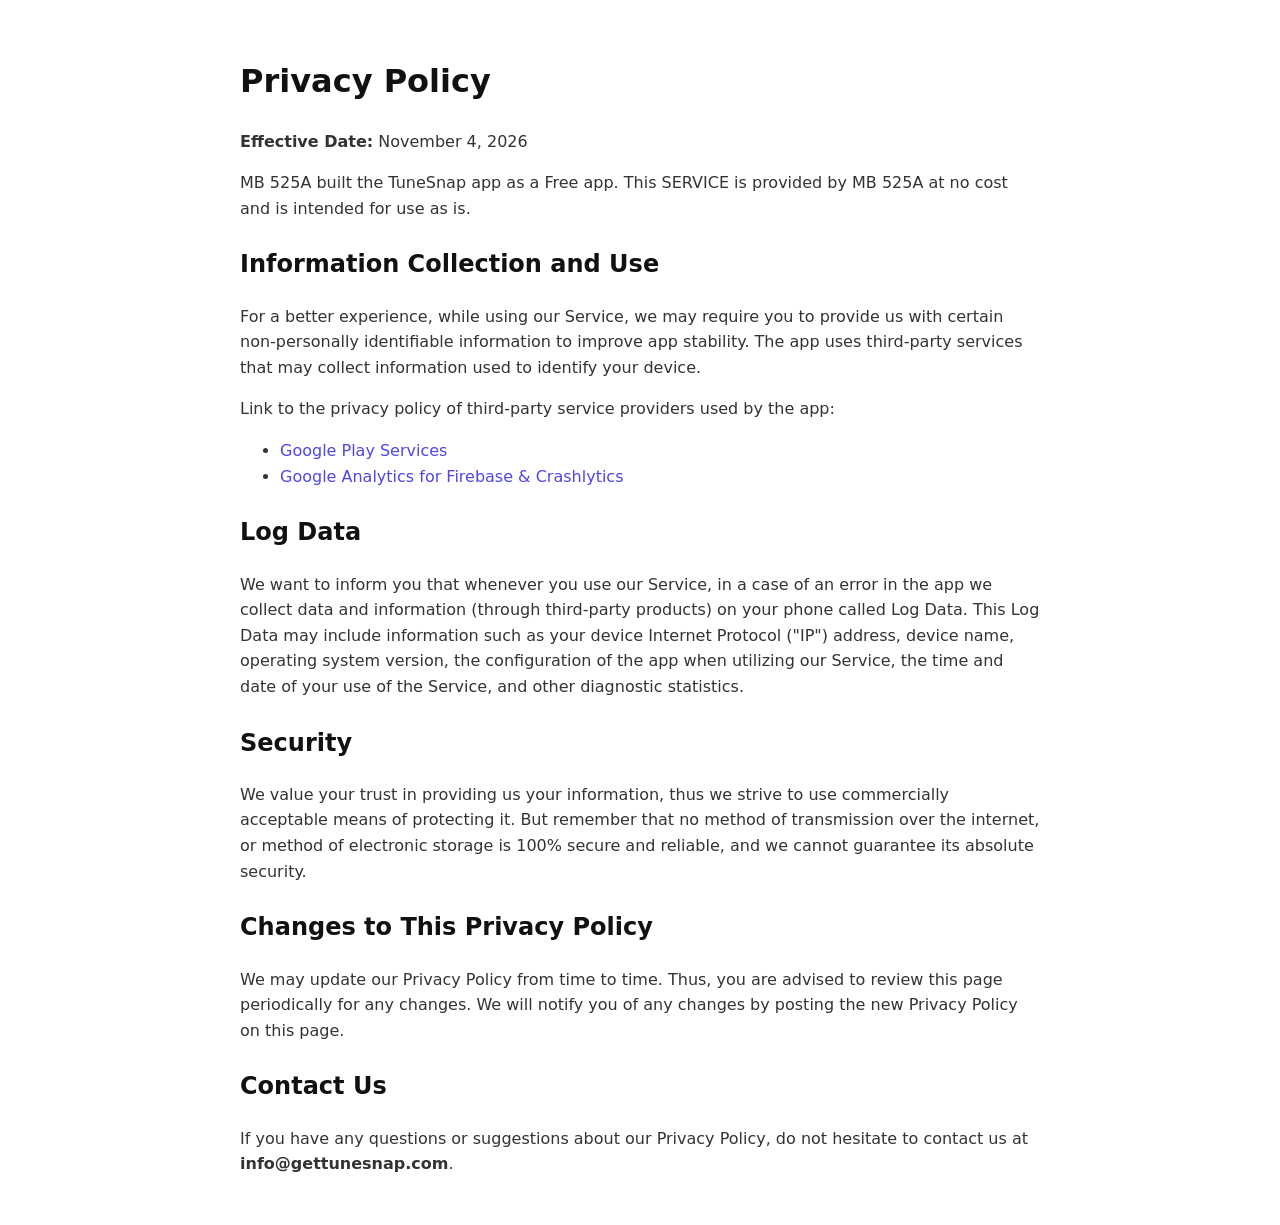
==== privacy.html @ 67e65ce1 "Update privacy.html" ====
<!DOCTYPE html>
<html lang="en">
<head>
    <meta charset="UTF-8">
    <meta name="viewport" content="width=device-width, initial-scale=1.0">
    <title>Privacy Policy - TuneSnap</title>
    <style>
        body { font-family: system-ui, -apple-system, sans-serif; line-height: 1.6; max-width: 800px; margin: 0 auto; padding: 2rem; color: #333; }
        h1, h2 { color: #111; margin-top: 1.5rem; }
        a { color: #4F46E5; text-decoration: none; }
        a:hover { text-decoration: underline; }
    </style>
</head>
<body>
    <h1>Privacy Policy</h1>
    <p><strong>Effective Date:</strong> November 4, 2026</p>
    
    <p>MB 525A built the TuneSnap app as a Free app. This SERVICE is provided by MB 525A at no cost and is intended for use as is.</p>
    
    <h2>Information Collection and Use</h2>
    <p>For a better experience, while using our Service, we may require you to provide us with certain non-personally identifiable information to improve app stability. The app uses third-party services that may collect information used to identify your device.</p>
    <p>Link to the privacy policy of third-party service providers used by the app:</p>
    <ul>
        <li><a href="https://policies.google.com/privacy" target="_blank">Google Play Services</a></li>
        <li><a href="https://firebase.google.com/support/privacy/" target="_blank">Google Analytics for Firebase & Crashlytics</a></li>
    </ul>

    <h2>Log Data</h2>
    <p>We want to inform you that whenever you use our Service, in a case of an error in the app we collect data and information (through third-party products) on your phone called Log Data. This Log Data may include information such as your device Internet Protocol ("IP") address, device name, operating system version, the configuration of the app when utilizing our Service, the time and date of your use of the Service, and other diagnostic statistics.</p>

    <h2>Security</h2>
    <p>We value your trust in providing us your information, thus we strive to use commercially acceptable means of protecting it. But remember that no method of transmission over the internet, or method of electronic storage is 100% secure and reliable, and we cannot guarantee its absolute security.</p>

    <h2>Changes to This Privacy Policy</h2>
    <p>We may update our Privacy Policy from time to time. Thus, you are advised to review this page periodically for any changes. We will notify you of any changes by posting the new Privacy Policy on this page.</p>

    <h2>Contact Us</h2>
    <p>If you have any questions or suggestions about our Privacy Policy, do not hesitate to contact us at <strong>info@gettunesnap.com</strong>.</p>
</body>
</html>
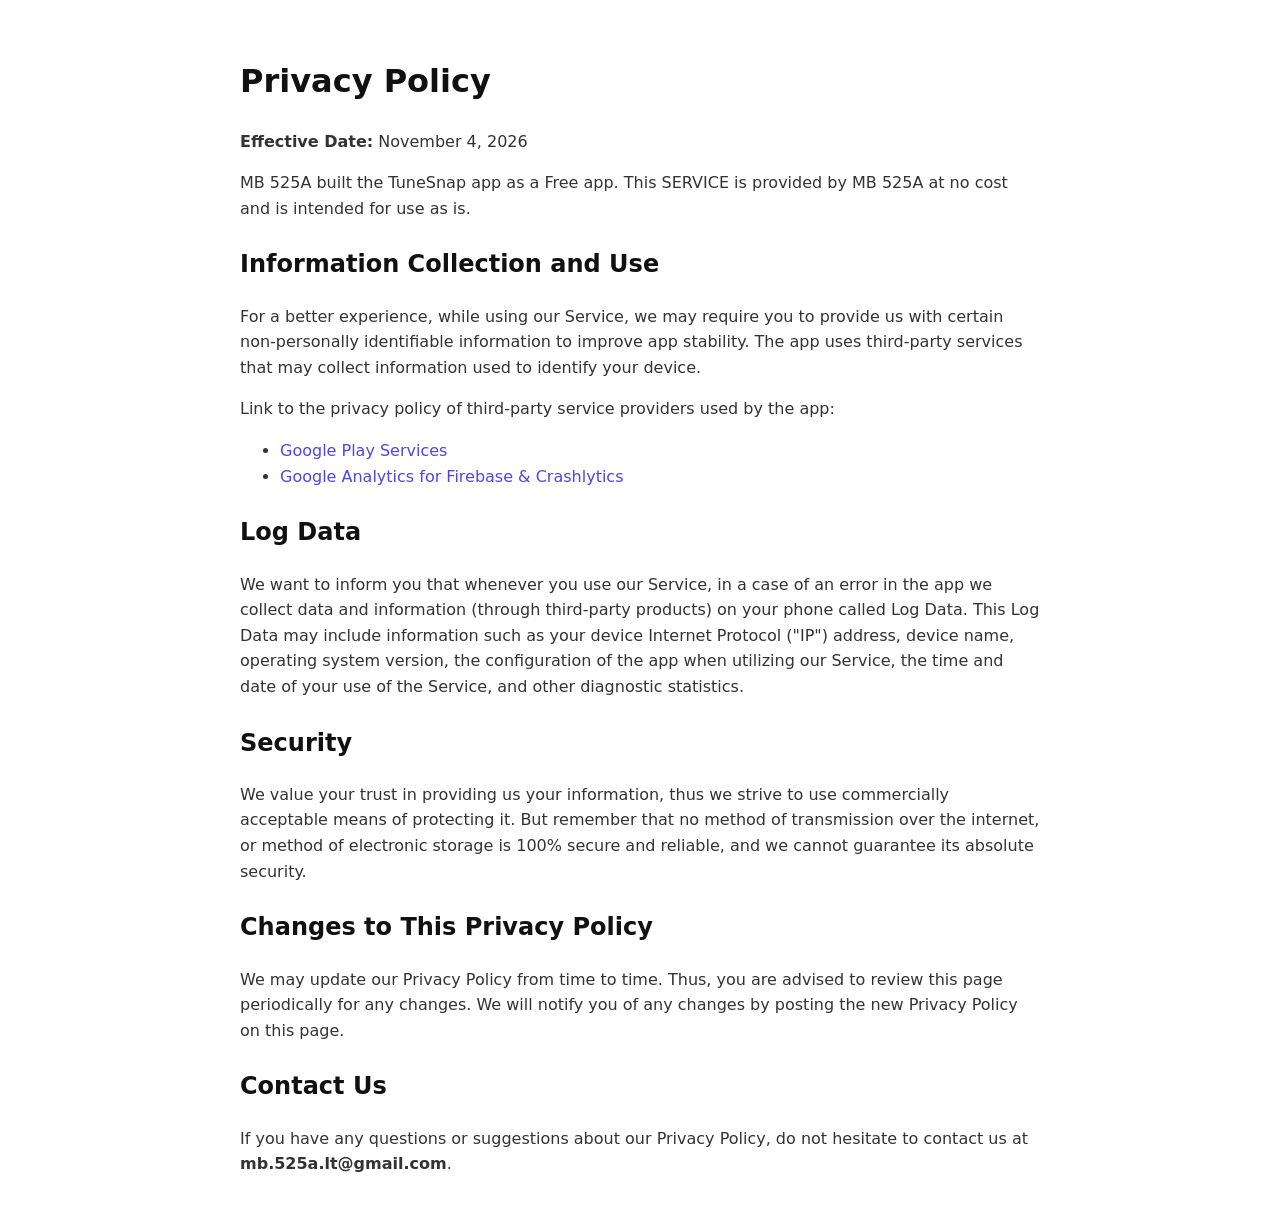
==== commit fea6a150: "Update privacy.html" ====
--- a/privacy.html
+++ b/privacy.html
@@ -35,6 +35,6 @@
     <p>We may update our Privacy Policy from time to time. Thus, you are advised to review this page periodically for any changes. We will notify you of any changes by posting the new Privacy Policy on this page.</p>
 
     <h2>Contact Us</h2>
-    <p>If you have any questions or suggestions about our Privacy Policy, do not hesitate to contact us at <strong>info@gettunesnap.com</strong>.</p>
+    <p>If you have any questions or suggestions about our Privacy Policy, do not hesitate to contact us at <strong>mb.525a.lt@gmail.com</strong>.</p>
 </body>
 </html>
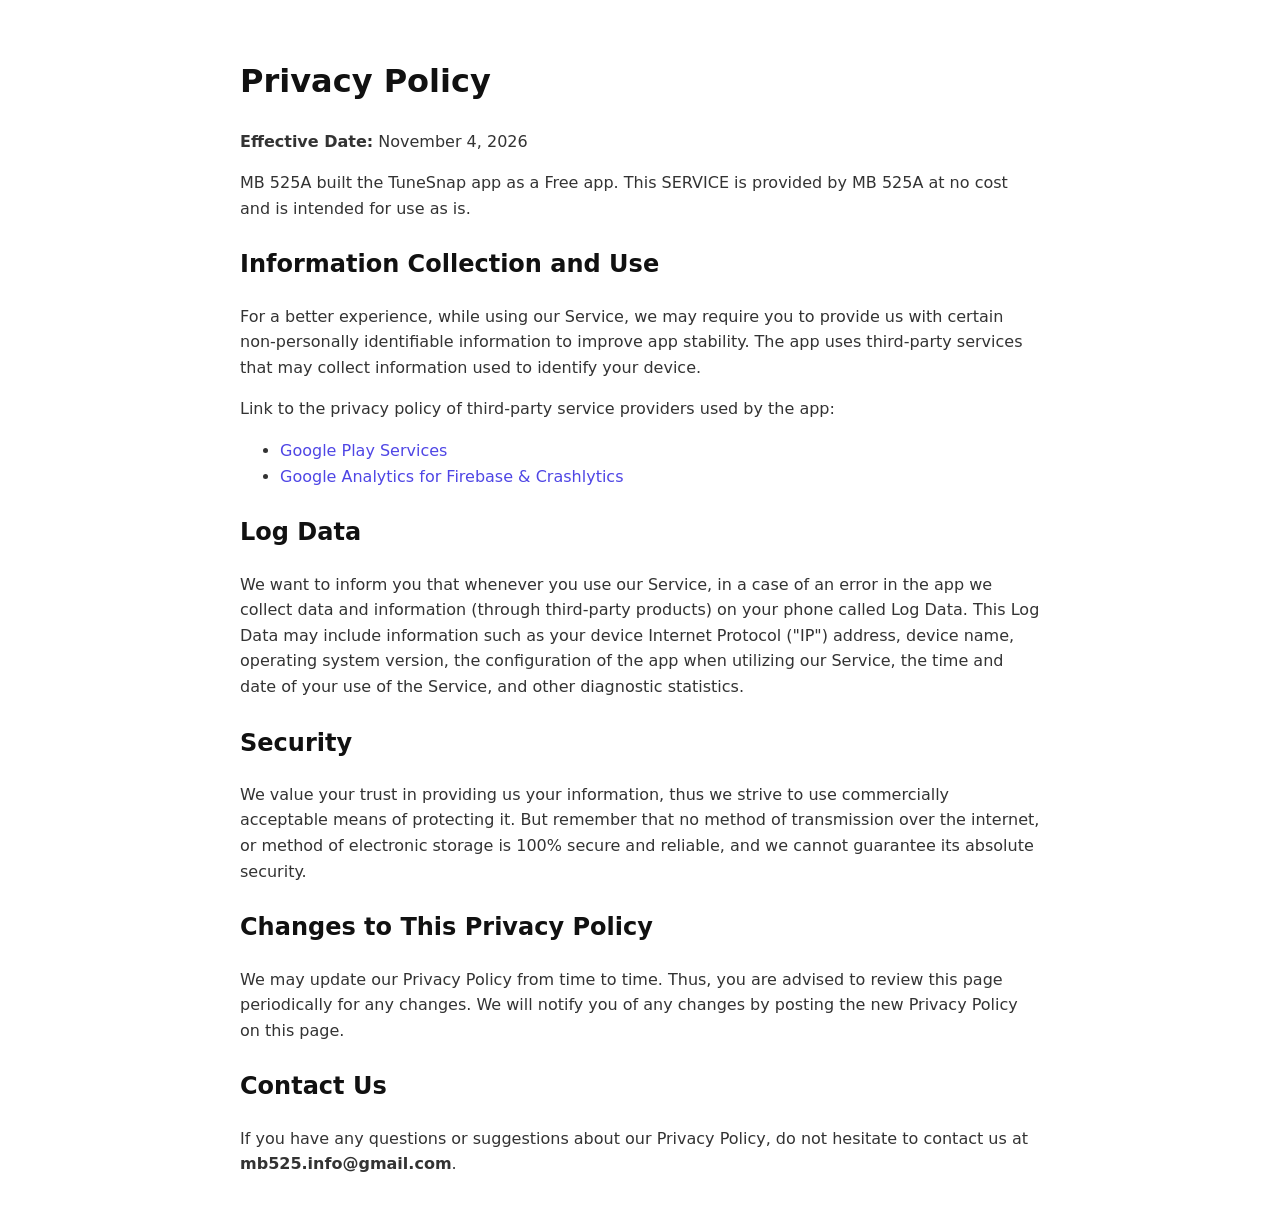
==== commit 822c3c5b: "Update privacy.html" ====
--- a/privacy.html
+++ b/privacy.html
@@ -35,6 +35,6 @@
     <p>We may update our Privacy Policy from time to time. Thus, you are advised to review this page periodically for any changes. We will notify you of any changes by posting the new Privacy Policy on this page.</p>
 
     <h2>Contact Us</h2>
-    <p>If you have any questions or suggestions about our Privacy Policy, do not hesitate to contact us at <strong>mb.525a.lt@gmail.com</strong>.</p>
+    <p>If you have any questions or suggestions about our Privacy Policy, do not hesitate to contact us at <strong>mb525.info@gmail.com</strong>.</p>
 </body>
 </html>
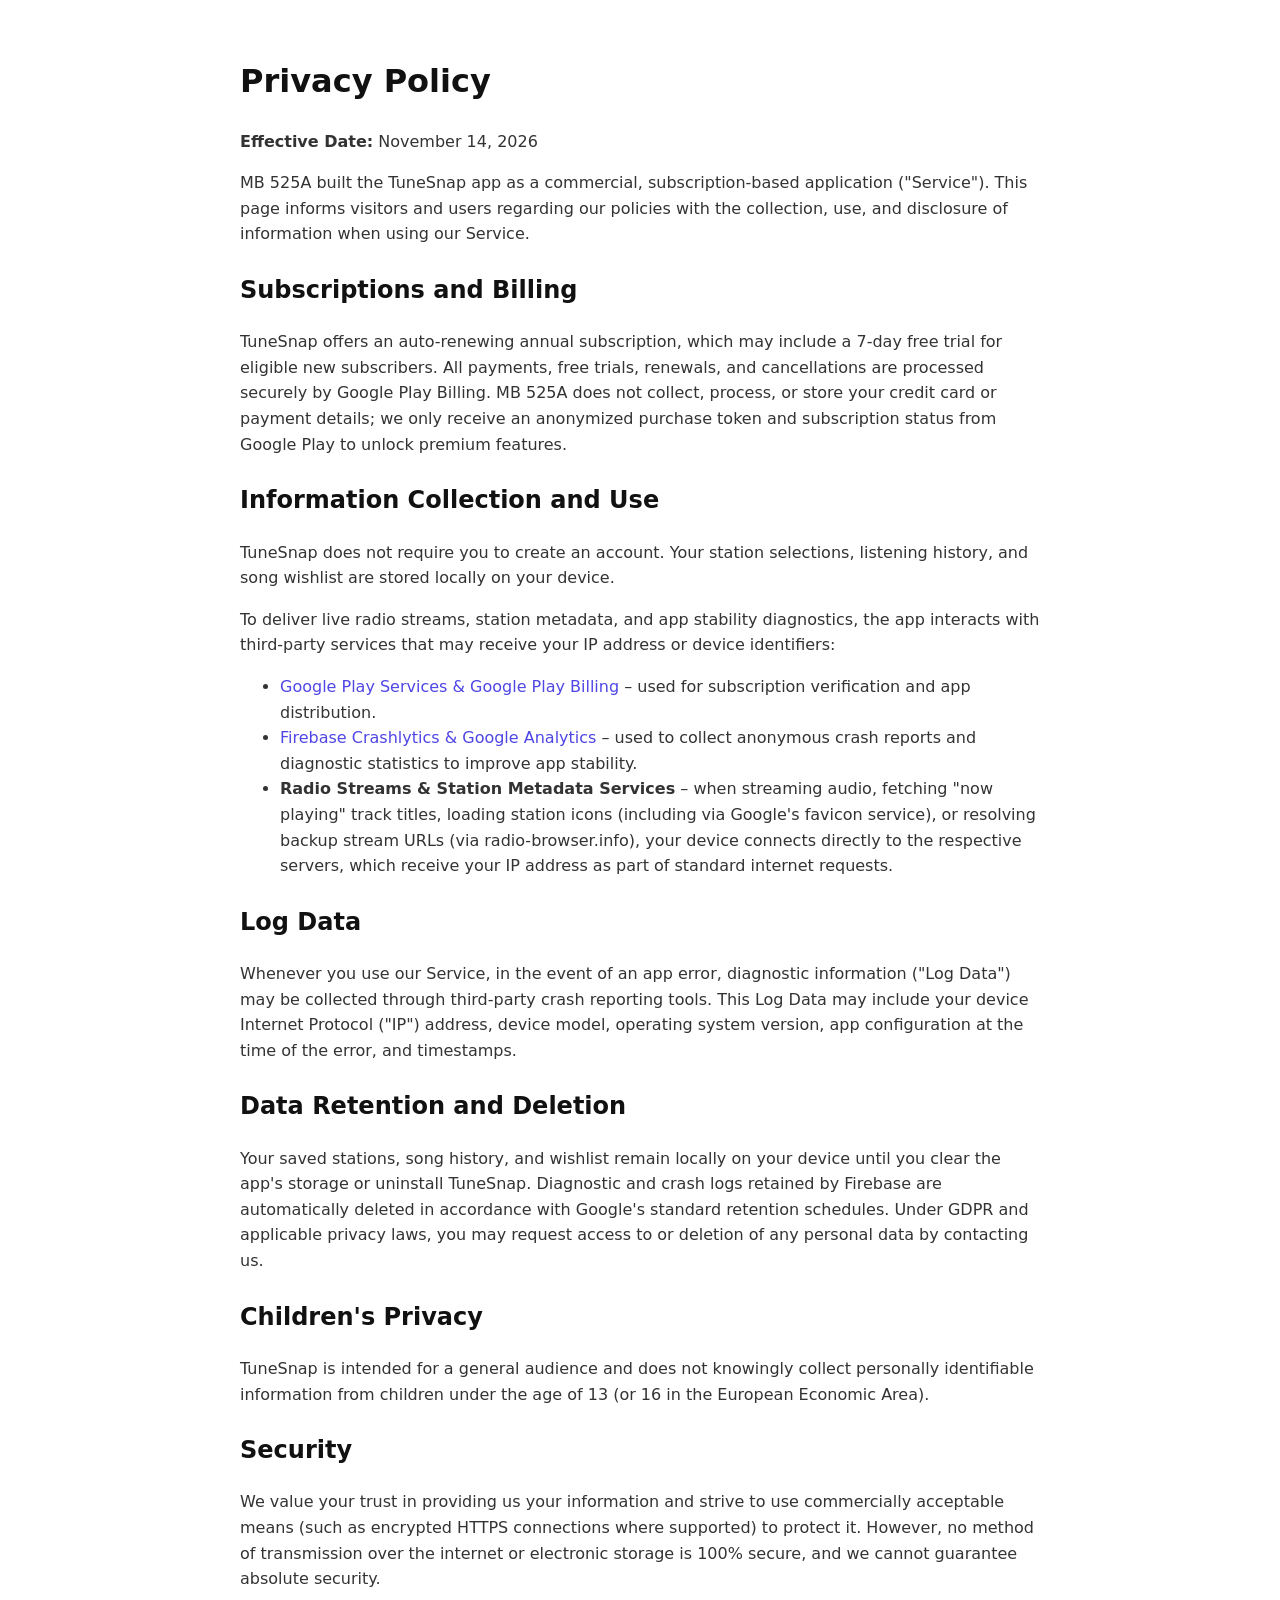
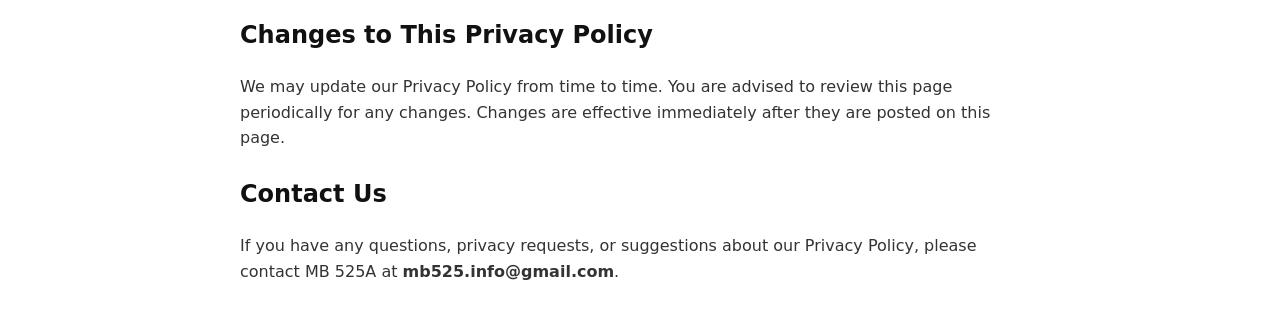
==== commit 504fd8a6: "Revise privacy policy details and language" ====
--- a/privacy.html
+++ b/privacy.html
@@ -13,28 +13,38 @@
 </head>
 <body>
     <h1>Privacy Policy</h1>
-    <p><strong>Effective Date:</strong> November 4, 2026</p>
+    <p><strong>Effective Date:</strong> November 14, 2026</p>
     
-    <p>MB 525A built the TuneSnap app as a Free app. This SERVICE is provided by MB 525A at no cost and is intended for use as is.</p>
+    <p>MB 525A built the TuneSnap app as a commercial, subscription-based application ("Service"). This page informs visitors and users regarding our policies with the collection, use, and disclosure of information when using our Service.</p>
+
+    <h2>Subscriptions and Billing</h2>
+    <p>TuneSnap offers an auto-renewing annual subscription, which may include a 7-day free trial for eligible new subscribers. All payments, free trials, renewals, and cancellations are processed securely by Google Play Billing. MB 525A does not collect, process, or store your credit card or payment details; we only receive an anonymized purchase token and subscription status from Google Play to unlock premium features.</p>
     
     <h2>Information Collection and Use</h2>
-    <p>For a better experience, while using our Service, we may require you to provide us with certain non-personally identifiable information to improve app stability. The app uses third-party services that may collect information used to identify your device.</p>
-    <p>Link to the privacy policy of third-party service providers used by the app:</p>
+    <p>TuneSnap does not require you to create an account. Your station selections, listening history, and song wishlist are stored locally on your device.</p>
+    <p>To deliver live radio streams, station metadata, and app stability diagnostics, the app interacts with third-party services that may receive your IP address or device identifiers:</p>
     <ul>
-        <li><a href="https://policies.google.com/privacy" target="_blank">Google Play Services</a></li>
-        <li><a href="https://firebase.google.com/support/privacy/" target="_blank">Google Analytics for Firebase & Crashlytics</a></li>
+        <li><a href="https://policies.google.com/privacy" target="_blank" rel="noopener">Google Play Services &amp; Google Play Billing</a> – used for subscription verification and app distribution.</li>
+        <li><a href="https://firebase.google.com/support/privacy/" target="_blank" rel="noopener">Firebase Crashlytics &amp; Google Analytics</a> – used to collect anonymous crash reports and diagnostic statistics to improve app stability.</li>
+        <li><strong>Radio Streams &amp; Station Metadata Services</strong> – when streaming audio, fetching "now playing" track titles, loading station icons (including via Google's favicon service), or resolving backup stream URLs (via radio-browser.info), your device connects directly to the respective servers, which receive your IP address as part of standard internet requests.</li>
     </ul>
 
     <h2>Log Data</h2>
-    <p>We want to inform you that whenever you use our Service, in a case of an error in the app we collect data and information (through third-party products) on your phone called Log Data. This Log Data may include information such as your device Internet Protocol ("IP") address, device name, operating system version, the configuration of the app when utilizing our Service, the time and date of your use of the Service, and other diagnostic statistics.</p>
+    <p>Whenever you use our Service, in the event of an app error, diagnostic information ("Log Data") may be collected through third-party crash reporting tools. This Log Data may include your device Internet Protocol ("IP") address, device model, operating system version, app configuration at the time of the error, and timestamps.</p>
+
+    <h2>Data Retention and Deletion</h2>
+    <p>Your saved stations, song history, and wishlist remain locally on your device until you clear the app's storage or uninstall TuneSnap. Diagnostic and crash logs retained by Firebase are automatically deleted in accordance with Google's standard retention schedules. Under GDPR and applicable privacy laws, you may request access to or deletion of any personal data by contacting us.</p>
+
+    <h2>Children's Privacy</h2>
+    <p>TuneSnap is intended for a general audience and does not knowingly collect personally identifiable information from children under the age of 13 (or 16 in the European Economic Area).</p>
 
     <h2>Security</h2>
-    <p>We value your trust in providing us your information, thus we strive to use commercially acceptable means of protecting it. But remember that no method of transmission over the internet, or method of electronic storage is 100% secure and reliable, and we cannot guarantee its absolute security.</p>
+    <p>We value your trust in providing us your information and strive to use commercially acceptable means (such as encrypted HTTPS connections where supported) to protect it. However, no method of transmission over the internet or electronic storage is 100% secure, and we cannot guarantee absolute security.</p>
 
     <h2>Changes to This Privacy Policy</h2>
-    <p>We may update our Privacy Policy from time to time. Thus, you are advised to review this page periodically for any changes. We will notify you of any changes by posting the new Privacy Policy on this page.</p>
+    <p>We may update our Privacy Policy from time to time. You are advised to review this page periodically for any changes. Changes are effective immediately after they are posted on this page.</p>
 
     <h2>Contact Us</h2>
-    <p>If you have any questions or suggestions about our Privacy Policy, do not hesitate to contact us at <strong>mb525.info@gmail.com</strong>.</p>
+    <p>If you have any questions, privacy requests, or suggestions about our Privacy Policy, please contact MB 525A at <strong>mb525.info@gmail.com</strong>.</p>
 </body>
 </html>
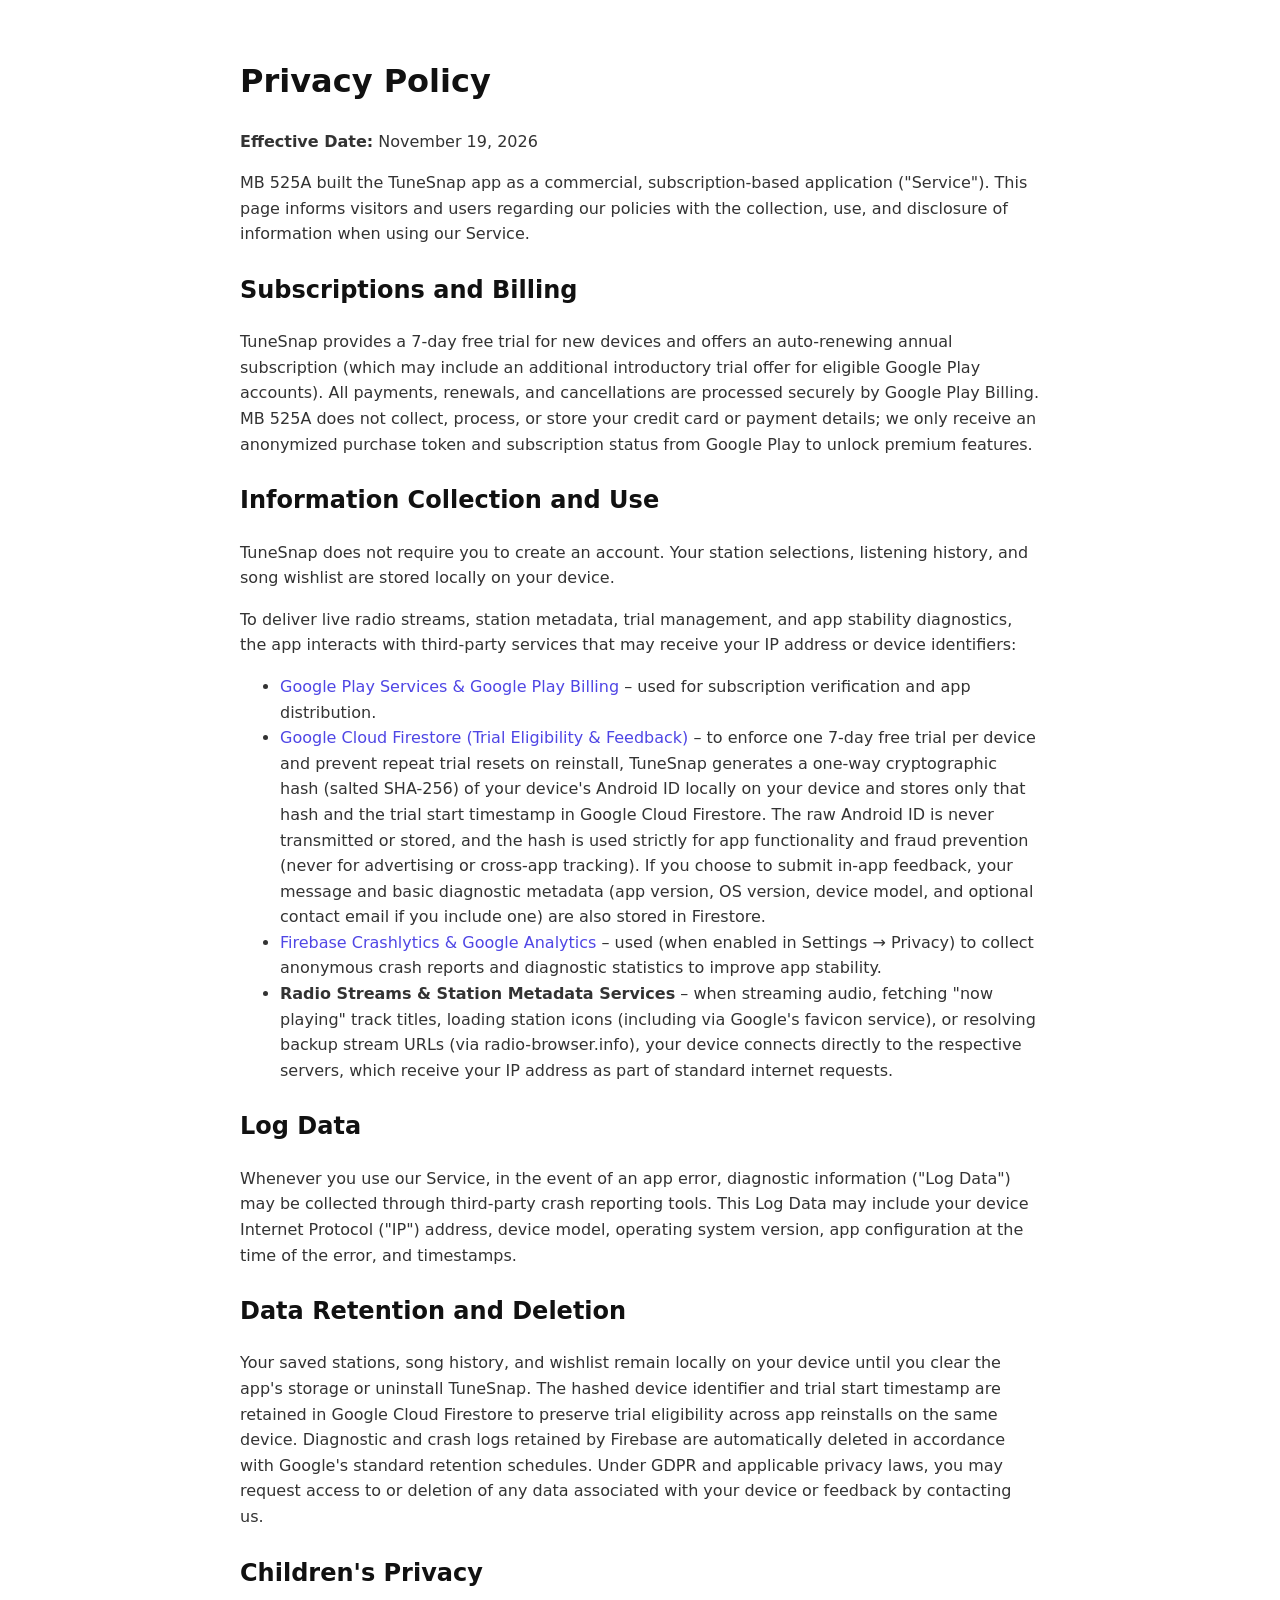
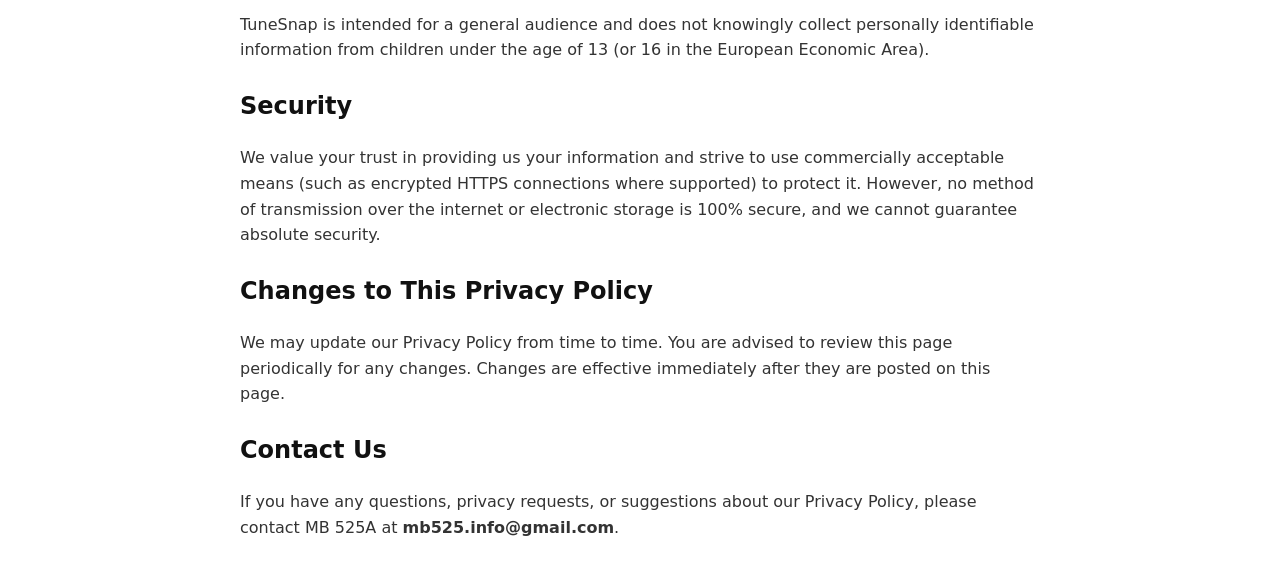
==== commit 0a59048d: "Revise privacy policy effective date and subscription terms Updated effective date and subscription " ====
--- a/privacy.html
+++ b/privacy.html
@@ -13,19 +13,20 @@
 </head>
 <body>
     <h1>Privacy Policy</h1>
-    <p><strong>Effective Date:</strong> November 14, 2026</p>
+    <p><strong>Effective Date:</strong> November 19, 2026</p>
     
     <p>MB 525A built the TuneSnap app as a commercial, subscription-based application ("Service"). This page informs visitors and users regarding our policies with the collection, use, and disclosure of information when using our Service.</p>
 
     <h2>Subscriptions and Billing</h2>
-    <p>TuneSnap offers an auto-renewing annual subscription, which may include a 7-day free trial for eligible new subscribers. All payments, free trials, renewals, and cancellations are processed securely by Google Play Billing. MB 525A does not collect, process, or store your credit card or payment details; we only receive an anonymized purchase token and subscription status from Google Play to unlock premium features.</p>
+    <p>TuneSnap provides a 7-day free trial for new devices and offers an auto-renewing annual subscription (which may include an additional introductory trial offer for eligible Google Play accounts). All payments, renewals, and cancellations are processed securely by Google Play Billing. MB 525A does not collect, process, or store your credit card or payment details; we only receive an anonymized purchase token and subscription status from Google Play to unlock premium features.</p>
     
     <h2>Information Collection and Use</h2>
     <p>TuneSnap does not require you to create an account. Your station selections, listening history, and song wishlist are stored locally on your device.</p>
-    <p>To deliver live radio streams, station metadata, and app stability diagnostics, the app interacts with third-party services that may receive your IP address or device identifiers:</p>
+    <p>To deliver live radio streams, station metadata, trial management, and app stability diagnostics, the app interacts with third-party services that may receive your IP address or device identifiers:</p>
     <ul>
         <li><a href="https://policies.google.com/privacy" target="_blank" rel="noopener">Google Play Services &amp; Google Play Billing</a> – used for subscription verification and app distribution.</li>
-        <li><a href="https://firebase.google.com/support/privacy/" target="_blank" rel="noopener">Firebase Crashlytics &amp; Google Analytics</a> – used to collect anonymous crash reports and diagnostic statistics to improve app stability.</li>
+        <li><a href="https://firebase.google.com/support/privacy/" target="_blank" rel="noopener">Google Cloud Firestore (Trial Eligibility &amp; Feedback)</a> – to enforce one 7-day free trial per device and prevent repeat trial resets on reinstall, TuneSnap generates a one-way cryptographic hash (salted SHA-256) of your device's Android ID locally on your device and stores only that hash and the trial start timestamp in Google Cloud Firestore. The raw Android ID is never transmitted or stored, and the hash is used strictly for app functionality and fraud prevention (never for advertising or cross-app tracking). If you choose to submit in-app feedback, your message and basic diagnostic metadata (app version, OS version, device model, and optional contact email if you include one) are also stored in Firestore.</li>
+        <li><a href="https://firebase.google.com/support/privacy/" target="_blank" rel="noopener">Firebase Crashlytics &amp; Google Analytics</a> – used (when enabled in Settings &rarr; Privacy) to collect anonymous crash reports and diagnostic statistics to improve app stability.</li>
         <li><strong>Radio Streams &amp; Station Metadata Services</strong> – when streaming audio, fetching "now playing" track titles, loading station icons (including via Google's favicon service), or resolving backup stream URLs (via radio-browser.info), your device connects directly to the respective servers, which receive your IP address as part of standard internet requests.</li>
     </ul>
 
@@ -33,7 +34,7 @@
     <p>Whenever you use our Service, in the event of an app error, diagnostic information ("Log Data") may be collected through third-party crash reporting tools. This Log Data may include your device Internet Protocol ("IP") address, device model, operating system version, app configuration at the time of the error, and timestamps.</p>
 
     <h2>Data Retention and Deletion</h2>
-    <p>Your saved stations, song history, and wishlist remain locally on your device until you clear the app's storage or uninstall TuneSnap. Diagnostic and crash logs retained by Firebase are automatically deleted in accordance with Google's standard retention schedules. Under GDPR and applicable privacy laws, you may request access to or deletion of any personal data by contacting us.</p>
+    <p>Your saved stations, song history, and wishlist remain locally on your device until you clear the app's storage or uninstall TuneSnap. The hashed device identifier and trial start timestamp are retained in Google Cloud Firestore to preserve trial eligibility across app reinstalls on the same device. Diagnostic and crash logs retained by Firebase are automatically deleted in accordance with Google's standard retention schedules. Under GDPR and applicable privacy laws, you may request access to or deletion of any data associated with your device or feedback by contacting us.</p>
 
     <h2>Children's Privacy</h2>
     <p>TuneSnap is intended for a general audience and does not knowingly collect personally identifiable information from children under the age of 13 (or 16 in the European Economic Area).</p>
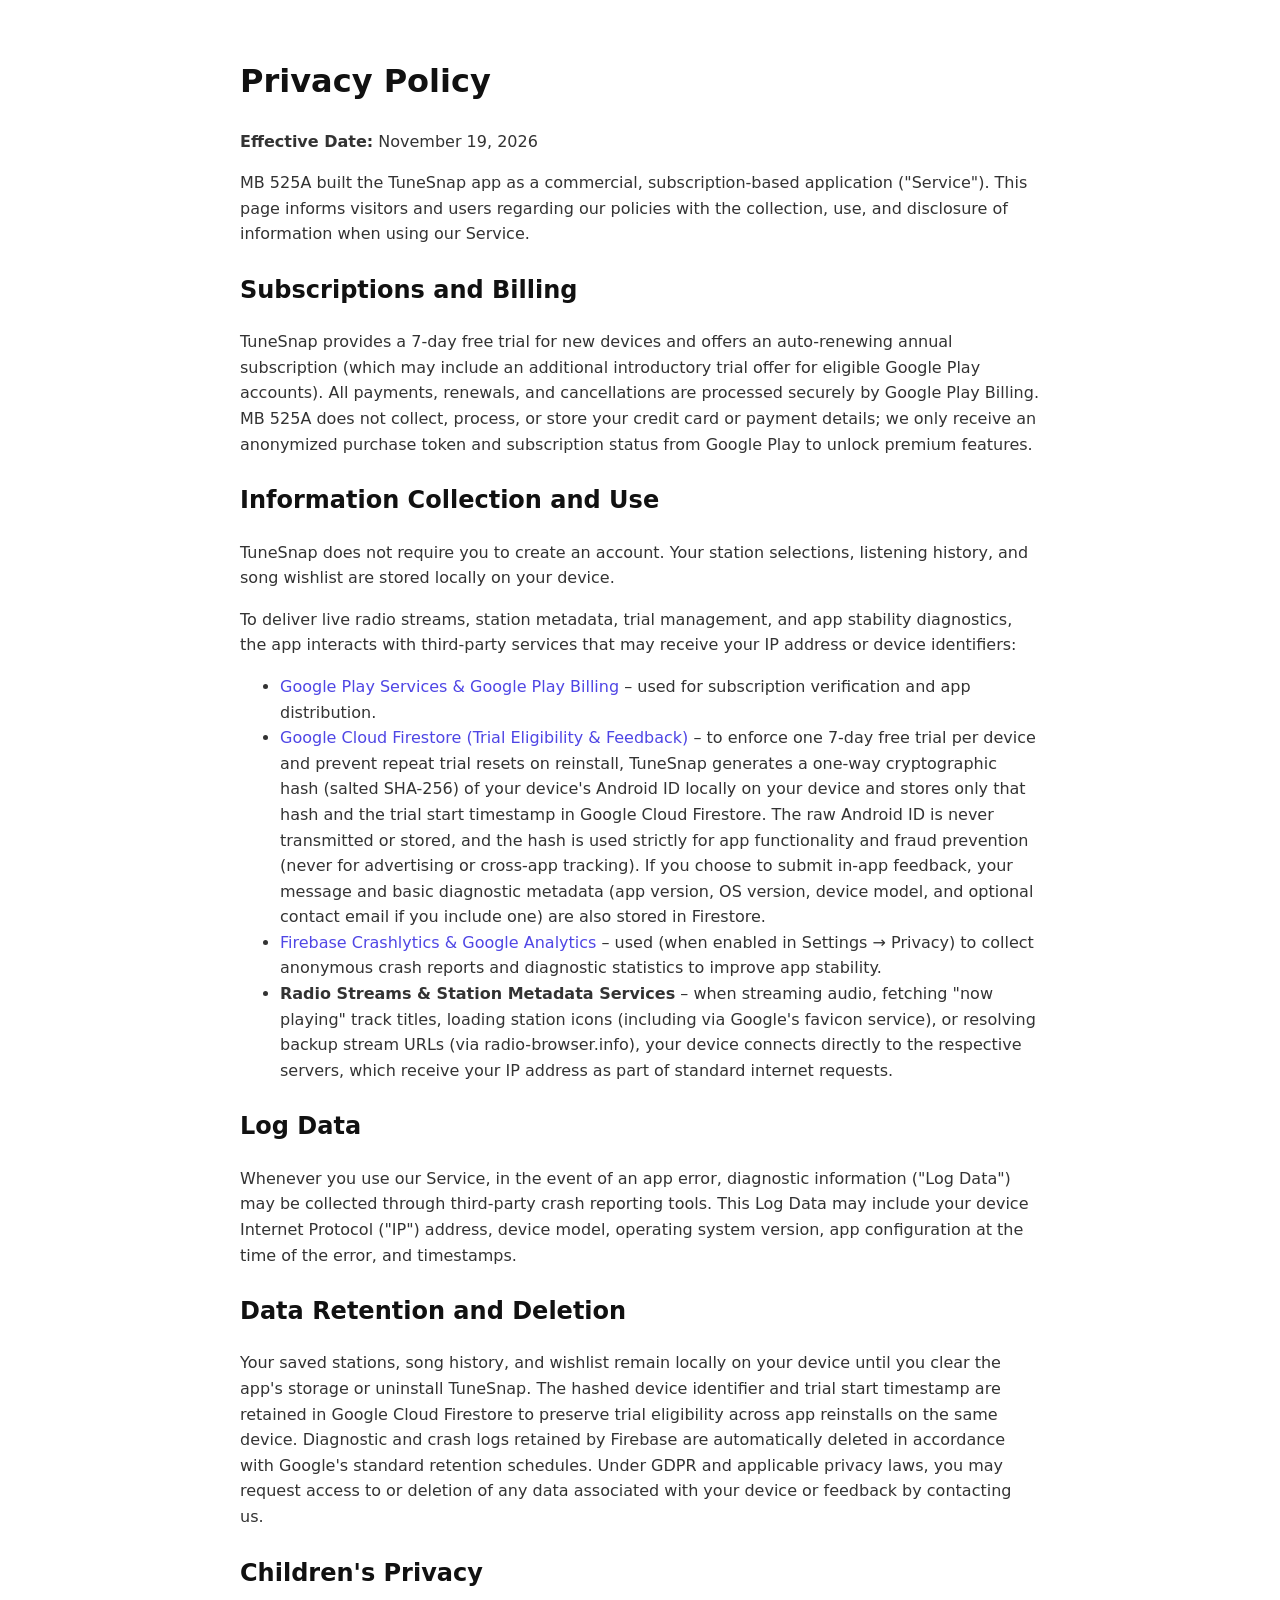
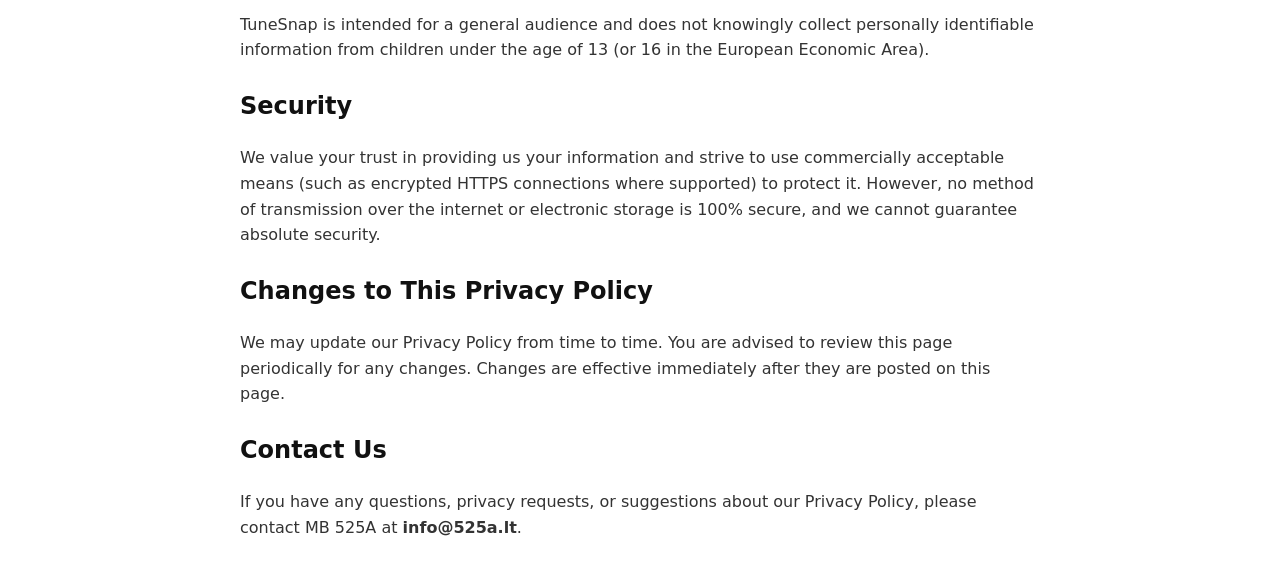
==== commit 49e35ffd: "Update privacy.html" ====
--- a/privacy.html
+++ b/privacy.html
@@ -46,6 +46,6 @@
     <p>We may update our Privacy Policy from time to time. You are advised to review this page periodically for any changes. Changes are effective immediately after they are posted on this page.</p>
 
     <h2>Contact Us</h2>
-    <p>If you have any questions, privacy requests, or suggestions about our Privacy Policy, please contact MB 525A at <strong>mb525.info@gmail.com</strong>.</p>
+    <p>If you have any questions, privacy requests, or suggestions about our Privacy Policy, please contact MB 525A at <strong>info@525a.lt</strong>.</p>
 </body>
 </html>
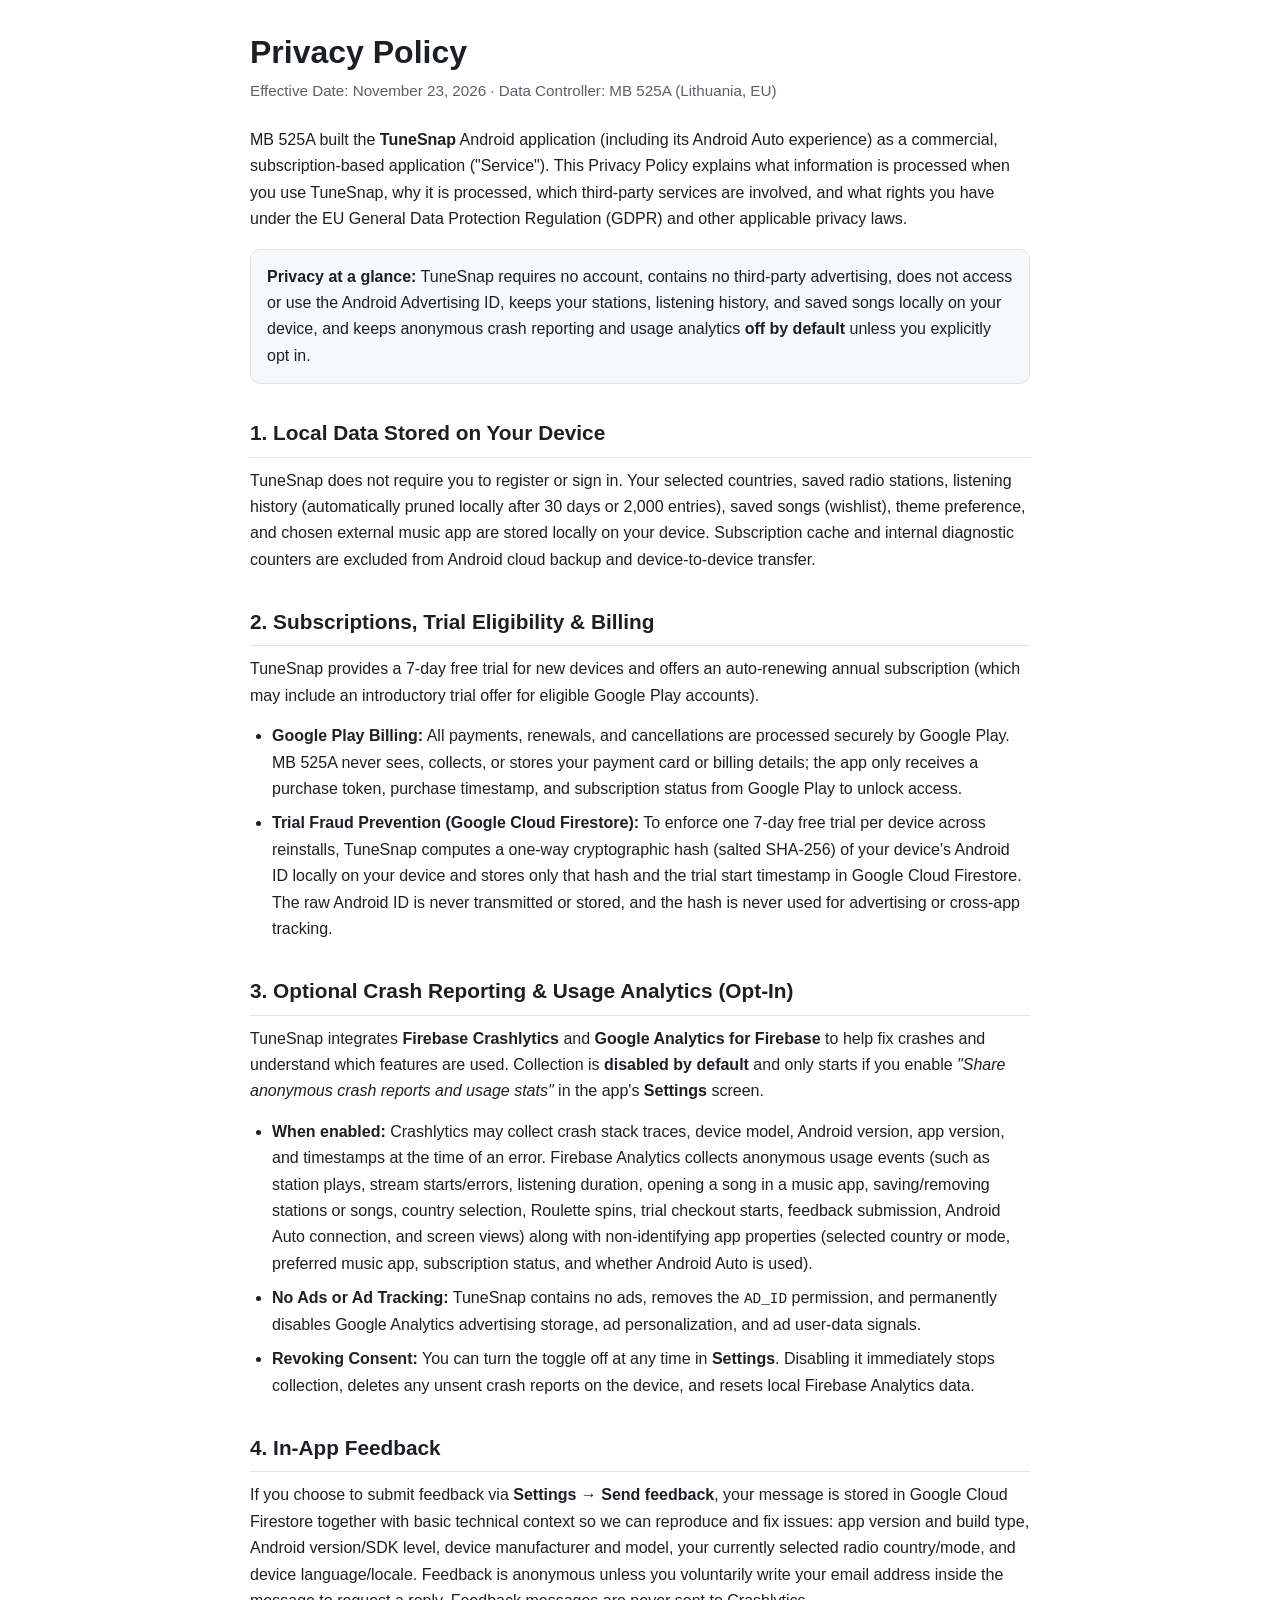
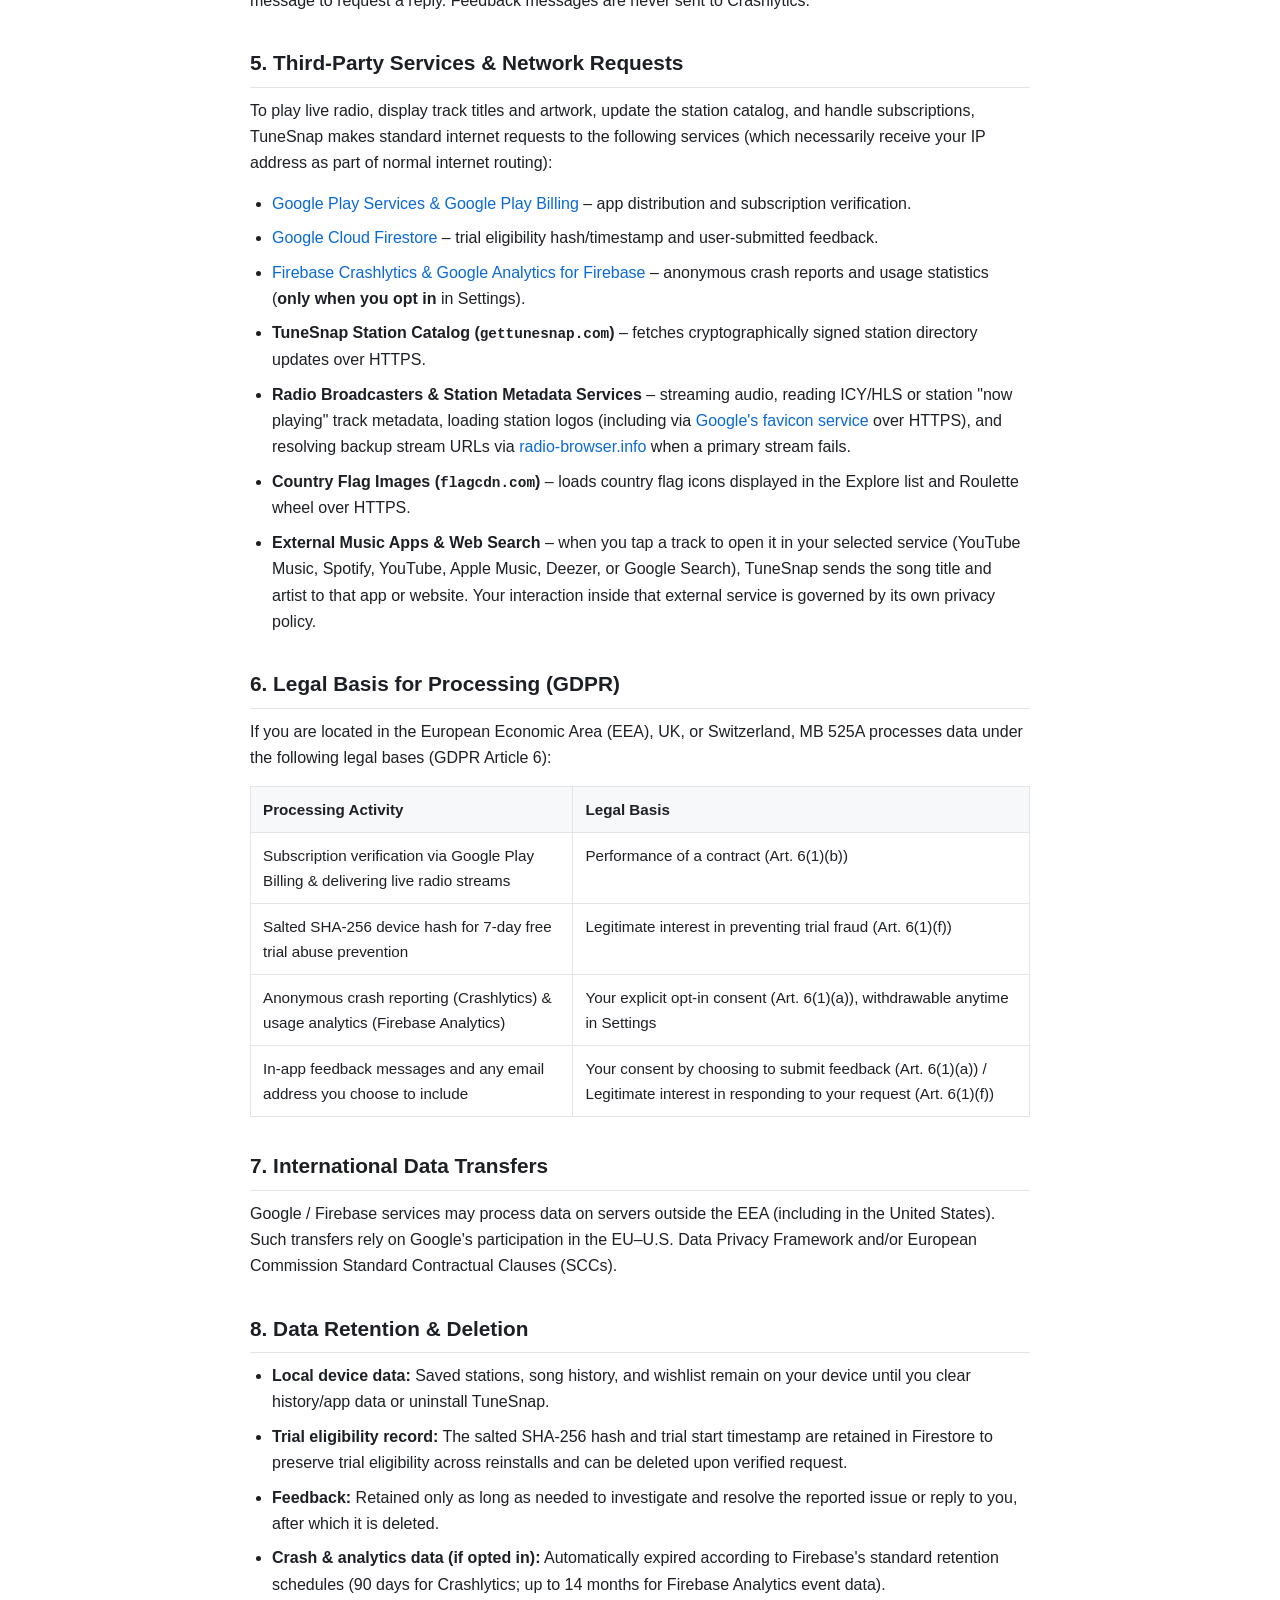
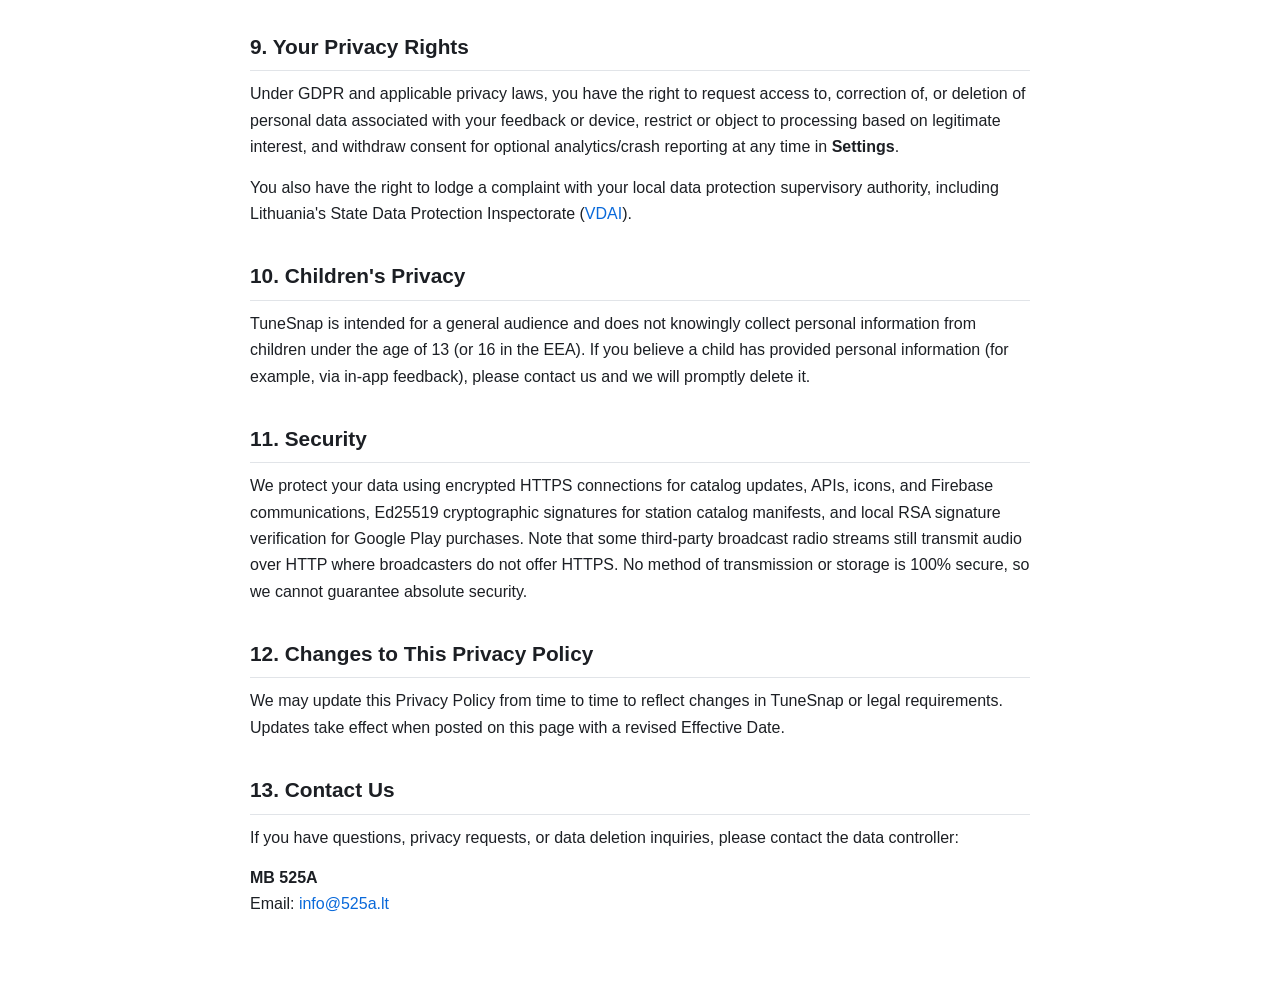
==== commit 45ab6c4f: "Revise privacy policy with GDPR compliance details Updated the privacy policy to include detailed in" ====
--- a/privacy.html
+++ b/privacy.html
@@ -5,47 +5,331 @@
     <meta name="viewport" content="width=device-width, initial-scale=1.0">
     <title>Privacy Policy - TuneSnap</title>
     <style>
-        body { font-family: system-ui, -apple-system, sans-serif; line-height: 1.6; max-width: 800px; margin: 0 auto; padding: 2rem; color: #333; }
-        h1, h2 { color: #111; margin-top: 1.5rem; }
-        a { color: #4F46E5; text-decoration: none; }
+        :root {
+            color-scheme: light dark;
+            --bg: #ffffff;
+            --surface: #f7f8fa;
+            --text: #1c1f24;
+            --muted: #586069;
+            --border: #e1e4e8;
+            --accent: #0969da;
+        }
+        @media (prefers-color-scheme: dark) {
+            :root {
+                --bg: #0d1117;
+                --surface: #161b22;
+                --text: #e6edf3;
+                --muted: #8b949e;
+                --border: #30363d;
+                --accent: #58a6ff;
+            }
+        }
+        * { box-sizing: border-box; }
+        body {
+            margin: 0;
+            padding: 32px 16px 64px;
+            font-family: -apple-system, BlinkMacSystemFont, "Segoe UI", Roboto, Oxygen, Ubuntu, Cantarell, sans-serif;
+            line-height: 1.65;
+            background: var(--bg);
+            color: var(--text);
+        }
+        main {
+            max-width: 780px;
+            margin: 0 auto;
+        }
+        h1 {
+            margin: 0 0 6px;
+            font-size: 2rem;
+            line-height: 1.25;
+        }
+        .meta {
+            color: var(--muted);
+            font-size: 0.95rem;
+            margin-bottom: 24px;
+        }
+        h2 {
+            margin-top: 32px;
+            margin-bottom: 10px;
+            font-size: 1.3rem;
+            border-bottom: 1px solid var(--border);
+            padding-bottom: 6px;
+        }
+        p { margin: 0 0 14px; }
+        ul {
+            margin: 0 0 16px;
+            padding-left: 22px;
+        }
+        li { margin-bottom: 8px; }
+        a {
+            color: var(--accent);
+            text-decoration: none;
+        }
         a:hover { text-decoration: underline; }
+        .callout {
+            background: var(--surface);
+            border: 1px solid var(--border);
+            border-radius: 10px;
+            padding: 14px 16px;
+            margin: 16px 0;
+        }
+        table {
+            width: 100%;
+            border-collapse: collapse;
+            margin: 12px 0 20px;
+            font-size: 0.95rem;
+        }
+        th, td {
+            text-align: left;
+            padding: 10px 12px;
+            border: 1px solid var(--border);
+            vertical-align: top;
+        }
+        th {
+            background: var(--surface);
+            font-weight: 600;
+        }
+        code {
+            font-family: ui-monospace, SFMono-Regular, Menlo, Consolas, monospace;
+            font-size: 0.9em;
+        }
     </style>
 </head>
 <body>
+<main>
     <h1>Privacy Policy</h1>
-    <p><strong>Effective Date:</strong> November 19, 2026</p>
-    
-    <p>MB 525A built the TuneSnap app as a commercial, subscription-based application ("Service"). This page informs visitors and users regarding our policies with the collection, use, and disclosure of information when using our Service.</p>
-
-    <h2>Subscriptions and Billing</h2>
-    <p>TuneSnap provides a 7-day free trial for new devices and offers an auto-renewing annual subscription (which may include an additional introductory trial offer for eligible Google Play accounts). All payments, renewals, and cancellations are processed securely by Google Play Billing. MB 525A does not collect, process, or store your credit card or payment details; we only receive an anonymized purchase token and subscription status from Google Play to unlock premium features.</p>
-    
-    <h2>Information Collection and Use</h2>
-    <p>TuneSnap does not require you to create an account. Your station selections, listening history, and song wishlist are stored locally on your device.</p>
-    <p>To deliver live radio streams, station metadata, trial management, and app stability diagnostics, the app interacts with third-party services that may receive your IP address or device identifiers:</p>
+    <p class="meta">Effective Date: November 23, 2026 &middot; Data Controller: MB 525A (Lithuania, EU)</p>
+
+    <p>
+        MB 525A built the <strong>TuneSnap</strong> Android application (including its Android Auto
+        experience) as a commercial, subscription-based application ("Service"). This Privacy Policy
+        explains what information is processed when you use TuneSnap, why it is processed, which
+        third-party services are involved, and what rights you have under the EU General Data
+        Protection Regulation (GDPR) and other applicable privacy laws.
+    </p>
+
+    <div class="callout">
+        <strong>Privacy at a glance:</strong> TuneSnap requires no account, contains no third-party
+        advertising, does not access or use the Android Advertising ID, keeps your stations, listening
+        history, and saved songs locally on your device, and keeps anonymous crash reporting and
+        usage analytics <strong>off by default</strong> unless you explicitly opt in.
+    </div>
+
+    <h2>1. Local Data Stored on Your Device</h2>
+    <p>
+        TuneSnap does not require you to register or sign in. Your selected countries, saved radio
+        stations, listening history (automatically pruned locally after 30 days or 2,000 entries),
+        saved songs (wishlist), theme preference, and chosen external music app are stored locally on
+        your device. Subscription cache and internal diagnostic counters are excluded from Android
+        cloud backup and device-to-device transfer.
+    </p>
+
+    <h2>2. Subscriptions, Trial Eligibility &amp; Billing</h2>
+    <p>
+        TuneSnap provides a 7-day free trial for new devices and offers an auto-renewing annual
+        subscription (which may include an introductory trial offer for eligible Google Play accounts).
+    </p>
     <ul>
-        <li><a href="https://policies.google.com/privacy" target="_blank" rel="noopener">Google Play Services &amp; Google Play Billing</a> – used for subscription verification and app distribution.</li>
-        <li><a href="https://firebase.google.com/support/privacy/" target="_blank" rel="noopener">Google Cloud Firestore (Trial Eligibility &amp; Feedback)</a> – to enforce one 7-day free trial per device and prevent repeat trial resets on reinstall, TuneSnap generates a one-way cryptographic hash (salted SHA-256) of your device's Android ID locally on your device and stores only that hash and the trial start timestamp in Google Cloud Firestore. The raw Android ID is never transmitted or stored, and the hash is used strictly for app functionality and fraud prevention (never for advertising or cross-app tracking). If you choose to submit in-app feedback, your message and basic diagnostic metadata (app version, OS version, device model, and optional contact email if you include one) are also stored in Firestore.</li>
-        <li><a href="https://firebase.google.com/support/privacy/" target="_blank" rel="noopener">Firebase Crashlytics &amp; Google Analytics</a> – used (when enabled in Settings &rarr; Privacy) to collect anonymous crash reports and diagnostic statistics to improve app stability.</li>
-        <li><strong>Radio Streams &amp; Station Metadata Services</strong> – when streaming audio, fetching "now playing" track titles, loading station icons (including via Google's favicon service), or resolving backup stream URLs (via radio-browser.info), your device connects directly to the respective servers, which receive your IP address as part of standard internet requests.</li>
+        <li>
+            <strong>Google Play Billing:</strong> All payments, renewals, and cancellations are
+            processed securely by Google Play. MB 525A never sees, collects, or stores your payment
+            card or billing details; the app only receives a purchase token, purchase timestamp, and
+            subscription status from Google Play to unlock access.
+        </li>
+        <li>
+            <strong>Trial Fraud Prevention (Google Cloud Firestore):</strong> To enforce one 7-day
+            free trial per device across reinstalls, TuneSnap computes a one-way cryptographic hash
+            (salted SHA-256) of your device's Android ID locally on your device and stores only that
+            hash and the trial start timestamp in Google Cloud Firestore. The raw Android ID is never
+            transmitted or stored, and the hash is never used for advertising or cross-app tracking.
+        </li>
     </ul>
 
-    <h2>Log Data</h2>
-    <p>Whenever you use our Service, in the event of an app error, diagnostic information ("Log Data") may be collected through third-party crash reporting tools. This Log Data may include your device Internet Protocol ("IP") address, device model, operating system version, app configuration at the time of the error, and timestamps.</p>
-
-    <h2>Data Retention and Deletion</h2>
-    <p>Your saved stations, song history, and wishlist remain locally on your device until you clear the app's storage or uninstall TuneSnap. The hashed device identifier and trial start timestamp are retained in Google Cloud Firestore to preserve trial eligibility across app reinstalls on the same device. Diagnostic and crash logs retained by Firebase are automatically deleted in accordance with Google's standard retention schedules. Under GDPR and applicable privacy laws, you may request access to or deletion of any data associated with your device or feedback by contacting us.</p>
-
-    <h2>Children's Privacy</h2>
-    <p>TuneSnap is intended for a general audience and does not knowingly collect personally identifiable information from children under the age of 13 (or 16 in the European Economic Area).</p>
-
-    <h2>Security</h2>
-    <p>We value your trust in providing us your information and strive to use commercially acceptable means (such as encrypted HTTPS connections where supported) to protect it. However, no method of transmission over the internet or electronic storage is 100% secure, and we cannot guarantee absolute security.</p>
-
-    <h2>Changes to This Privacy Policy</h2>
-    <p>We may update our Privacy Policy from time to time. You are advised to review this page periodically for any changes. Changes are effective immediately after they are posted on this page.</p>
-
-    <h2>Contact Us</h2>
-    <p>If you have any questions, privacy requests, or suggestions about our Privacy Policy, please contact MB 525A at <strong>info@525a.lt</strong>.</p>
+    <h2>3. Optional Crash Reporting &amp; Usage Analytics (Opt-In)</h2>
+    <p>
+        TuneSnap integrates <strong>Firebase Crashlytics</strong> and <strong>Google Analytics for
+        Firebase</strong> to help fix crashes and understand which features are used. Collection is
+        <strong>disabled by default</strong> and only starts if you enable
+        <em>"Share anonymous crash reports and usage stats"</em> in the app's <strong>Settings</strong>
+        screen.
+    </p>
+    <ul>
+        <li>
+            <strong>When enabled:</strong> Crashlytics may collect crash stack traces, device model,
+            Android version, app version, and timestamps at the time of an error. Firebase Analytics
+            collects anonymous usage events (such as station plays, stream starts/errors, listening
+            duration, opening a song in a music app, saving/removing stations or songs, country
+            selection, Roulette spins, trial checkout starts, feedback submission, Android Auto
+            connection, and screen views) along with non-identifying app properties (selected country
+            or mode, preferred music app, subscription status, and whether Android Auto is used).
+        </li>
+        <li>
+            <strong>No Ads or Ad Tracking:</strong> TuneSnap contains no ads, removes the
+            <code>AD_ID</code> permission, and permanently disables Google Analytics advertising
+            storage, ad personalization, and ad user-data signals.
+        </li>
+        <li>
+            <strong>Revoking Consent:</strong> You can turn the toggle off at any time in
+            <strong>Settings</strong>. Disabling it immediately stops collection, deletes any unsent
+            crash reports on the device, and resets local Firebase Analytics data.
+        </li>
+    </ul>
+
+    <h2>4. In-App Feedback</h2>
+    <p>
+        If you choose to submit feedback via <strong>Settings &rarr; Send feedback</strong>, your
+        message is stored in Google Cloud Firestore together with basic technical context so we can
+        reproduce and fix issues: app version and build type, Android version/SDK level, device
+        manufacturer and model, your currently selected radio country/mode, and device language/locale.
+        Feedback is anonymous unless you voluntarily write your email address inside the message to
+        request a reply. Feedback messages are never sent to Crashlytics.
+    </p>
+
+    <h2>5. Third-Party Services &amp; Network Requests</h2>
+    <p>
+        To play live radio, display track titles and artwork, update the station catalog, and handle
+        subscriptions, TuneSnap makes standard internet requests to the following services (which
+        necessarily receive your IP address as part of normal internet routing):
+    </p>
+    <ul>
+        <li>
+            <a href="https://policies.google.com/privacy" rel="noopener noreferrer">Google Play Services &amp; Google Play Billing</a>
+            &ndash; app distribution and subscription verification.
+        </li>
+        <li>
+            <a href="https://firebase.google.com/support/privacy/" rel="noopener noreferrer">Google Cloud Firestore</a>
+            &ndash; trial eligibility hash/timestamp and user-submitted feedback.
+        </li>
+        <li>
+            <a href="https://firebase.google.com/support/privacy/" rel="noopener noreferrer">Firebase Crashlytics &amp; Google Analytics for Firebase</a>
+            &ndash; anonymous crash reports and usage statistics (<strong>only when you opt in</strong> in Settings).
+        </li>
+        <li>
+            <strong>TuneSnap Station Catalog (<code>gettunesnap.com</code>)</strong> &ndash; fetches
+            cryptographically signed station directory updates over HTTPS.
+        </li>
+        <li>
+            <strong>Radio Broadcasters &amp; Station Metadata Services</strong> &ndash; streaming
+            audio, reading ICY/HLS or station "now playing" track metadata, loading station logos
+            (including via <a href="https://policies.google.com/privacy" rel="noopener noreferrer">Google's favicon service</a>
+            over HTTPS), and resolving backup stream URLs via
+            <a href="https://www.radio-browser.info/" rel="noopener noreferrer">radio-browser.info</a>
+            when a primary stream fails.
+        </li>
+        <li>
+            <strong>Country Flag Images (<code>flagcdn.com</code>)</strong> &ndash; loads country flag
+            icons displayed in the Explore list and Roulette wheel over HTTPS.
+        </li>
+        <li>
+            <strong>External Music Apps &amp; Web Search</strong> &ndash; when you tap a track to open
+            it in your selected service (YouTube Music, Spotify, YouTube, Apple Music, Deezer, or
+            Google Search), TuneSnap sends the song title and artist to that app or website. Your
+            interaction inside that external service is governed by its own privacy policy.
+        </li>
+    </ul>
+
+    <h2>6. Legal Basis for Processing (GDPR)</h2>
+    <p>If you are located in the European Economic Area (EEA), UK, or Switzerland, MB 525A processes data under the following legal bases (GDPR Article 6):</p>
+    <table>
+        <thead>
+            <tr>
+                <th>Processing Activity</th>
+                <th>Legal Basis</th>
+            </tr>
+        </thead>
+        <tbody>
+            <tr>
+                <td>Subscription verification via Google Play Billing &amp; delivering live radio streams</td>
+                <td>Performance of a contract (Art. 6(1)(b))</td>
+            </tr>
+            <tr>
+                <td>Salted SHA-256 device hash for 7-day free trial abuse prevention</td>
+                <td>Legitimate interest in preventing trial fraud (Art. 6(1)(f))</td>
+            </tr>
+            <tr>
+                <td>Anonymous crash reporting (Crashlytics) &amp; usage analytics (Firebase Analytics)</td>
+                <td>Your explicit opt-in consent (Art. 6(1)(a)), withdrawable anytime in Settings</td>
+            </tr>
+            <tr>
+                <td>In-app feedback messages and any email address you choose to include</td>
+                <td>Your consent by choosing to submit feedback (Art. 6(1)(a)) / Legitimate interest in responding to your request (Art. 6(1)(f))</td>
+            </tr>
+        </tbody>
+    </table>
+
+    <h2>7. International Data Transfers</h2>
+    <p>
+        Google / Firebase services may process data on servers outside the EEA (including in the
+        United States). Such transfers rely on Google's participation in the EU&ndash;U.S. Data
+        Privacy Framework and/or European Commission Standard Contractual Clauses (SCCs).
+    </p>
+
+    <h2>8. Data Retention &amp; Deletion</h2>
+    <ul>
+        <li>
+            <strong>Local device data:</strong> Saved stations, song history, and wishlist remain on
+            your device until you clear history/app data or uninstall TuneSnap.
+        </li>
+        <li>
+            <strong>Trial eligibility record:</strong> The salted SHA-256 hash and trial start
+            timestamp are retained in Firestore to preserve trial eligibility across reinstalls and
+            can be deleted upon verified request.
+        </li>
+        <li>
+            <strong>Feedback:</strong> Retained only as long as needed to investigate and resolve the
+            reported issue or reply to you, after which it is deleted.
+        </li>
+        <li>
+            <strong>Crash &amp; analytics data (if opted in):</strong> Automatically expired according
+            to Firebase's standard retention schedules (90 days for Crashlytics; up to 14 months for
+            Firebase Analytics event data).
+        </li>
+    </ul>
+
+    <h2>9. Your Privacy Rights</h2>
+    <p>
+        Under GDPR and applicable privacy laws, you have the right to request access to, correction
+        of, or deletion of personal data associated with your feedback or device, restrict or object
+        to processing based on legitimate interest, and withdraw consent for optional analytics/crash
+        reporting at any time in <strong>Settings</strong>.
+    </p>
+    <p>
+        You also have the right to lodge a complaint with your local data protection supervisory
+        authority, including Lithuania's State Data Protection Inspectorate
+        (<a href="https://vdai.lrv.lt/en/" rel="noopener noreferrer">VDAI</a>).
+    </p>
+
+    <h2>10. Children's Privacy</h2>
+    <p>
+        TuneSnap is intended for a general audience and does not knowingly collect personal
+        information from children under the age of 13 (or 16 in the EEA). If you believe a child has
+        provided personal information (for example, via in-app feedback), please contact us and we
+        will promptly delete it.
+    </p>
+
+    <h2>11. Security</h2>
+    <p>
+        We protect your data using encrypted HTTPS connections for catalog updates, APIs, icons, and
+        Firebase communications, Ed25519 cryptographic signatures for station catalog manifests, and
+        local RSA signature verification for Google Play purchases. Note that some third-party
+        broadcast radio streams still transmit audio over HTTP where broadcasters do not offer HTTPS.
+        No method of transmission or storage is 100% secure, so we cannot guarantee absolute security.
+    </p>
+
+    <h2>12. Changes to This Privacy Policy</h2>
+    <p>
+        We may update this Privacy Policy from time to time to reflect changes in TuneSnap or legal
+        requirements. Updates take effect when posted on this page with a revised Effective Date.
+    </p>
+
+    <h2>13. Contact Us</h2>
+    <p>
+        If you have questions, privacy requests, or data deletion inquiries, please contact the data
+        controller:
+    </p>
+    <p>
+        <strong>MB 525A</strong><br>
+        Email: <a href="mailto:info@525a.lt">info@525a.lt</a>
+    </p>
+</main>
 </body>
 </html>
